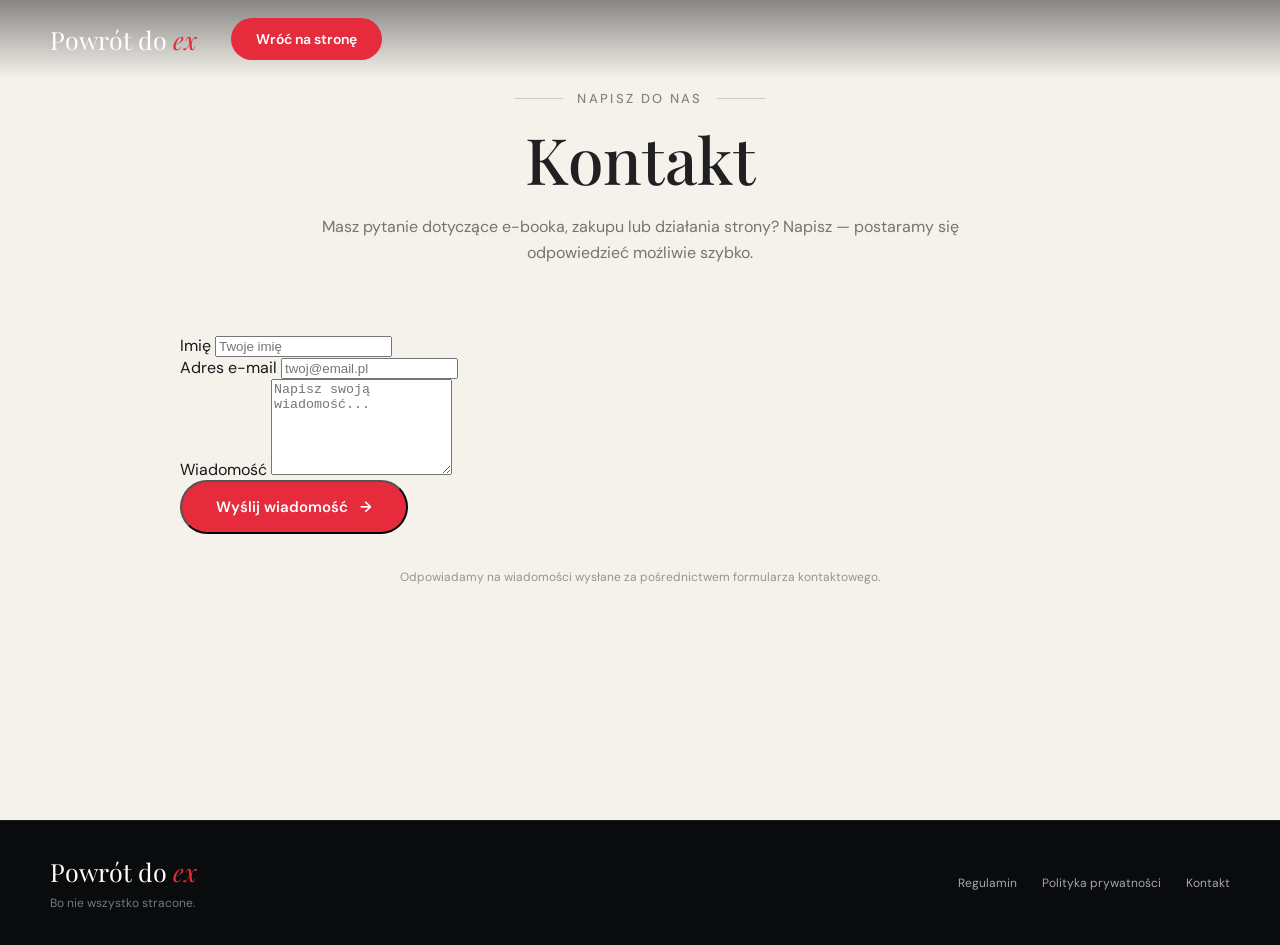
==== kontakt.html @ 1dcbc458 "Add contact and privacy policy pages with corresponding HTML structure and styles" ====
<!doctype html>
<html lang="pl">
  <head>
    <meta charset="UTF-8" />
    <meta name="viewport" content="width=device-width, initial-scale=1.0" />

    <meta
      name="description"
      content="Kontakt — Powrót do ex."
    />

    <title>Kontakt — Powrót do ex</title>

    <link rel="preconnect" href="https://fonts.googleapis.com" />
    <link rel="preconnect" href="https://fonts.gstatic.com" crossorigin />

    <link
      href="https://fonts.googleapis.com/css2?family=DM+Sans:wght@400;500;600;700&family=Playfair+Display:wght@500;600&display=swap"
      rel="stylesheet"
    />

    <link rel="stylesheet" href="css/style.css" />
    <link rel="stylesheet" href="css/legal.css" />
  </head>

  <body>

    <header class="site-header">
      <div class="container nav">

        <a class="logo" href="index.html">
          Powrót do <span>ex</span>
        </a>

        <a class="button button-small" href="index.html">
          Wróć na stronę
        </a>

      </div>
    </header>


    <main class="legal-page">

      <div class="container legal-container">

        <p class="eyebrow dark">NAPISZ DO NAS</p>

        <h1>Kontakt</h1>

        <p class="legal-intro">
          Masz pytanie dotyczące e-booka, zakupu lub działania strony?
          Napisz — postaramy się odpowiedzieć możliwie szybko.
        </p>


        <section class="contact-section">

          <form class="contact-form">

            <div class="form-group">
              <label for="name">Imię</label>
              <input
                type="text"
                id="name"
                name="name"
                placeholder="Twoje imię"
                required
              />
            </div>


            <div class="form-group">
              <label for="email">Adres e-mail</label>
              <input
                type="email"
                id="email"
                name="email"
                placeholder="twoj@email.pl"
                required
              />
            </div>


            <div class="form-group">
              <label for="message">Wiadomość</label>
              <textarea
                id="message"
                name="message"
                rows="6"
                placeholder="Napisz swoją wiadomość..."
                required
              ></textarea>
            </div>


            <button type="submit" class="button">
              Wyślij wiadomość
              <span aria-hidden="true">→</span>
            </button>

          </form>

        </section>


        <p class="legal-date">
          Odpowiadamy na wiadomości wysłane za pośrednictwem formularza
          kontaktowego.
        </p>

      </div>

    </main>


    <footer class="site-footer">

      <div class="container footer-inner">

        <div>
          <a class="logo" href="index.html">
            Powrót do <span>ex</span>
          </a>

          <p>Bo nie wszystko stracone.</p>
        </div>

        <div class="footer-links">
          <a href="regulamin.html">Regulamin</a>
          <a href="polityka-prywatnosci.html">
            Polityka prywatności
          </a>
          <a href="kontakt.html">Kontakt</a>
        </div>

      </div>

    </footer>

  </body>
</html>
---- css/style.css ----
:root {
  --black: #0b0d0f;
  --black-soft: #151719;
  --cream: #f5f2ec;
  --cream-dark: #e8e3db;
  --white: #ffffff;
  --red: #e62b3c;
  --red-dark: #b91f2d;
  --text: #18191b;
  --muted: #707276;
  --border: rgba(20, 20, 20, .13);
  --container: 1180px;
  --serif: "Playfair Display", Georgia, serif;
  --sans: "DM Sans", Arial, sans-serif;
}

* {
  box-sizing: border-box;
}

html {
  scroll-behavior: smooth;
}

body {
  margin: 0;
  font-family: var(--sans);
  color: var(--white);
  background: var(--black);
}

img {
  display: block;
  max-width: 100%;
}

a {
  color: inherit;
  text-decoration: none;
}

button {
  font: inherit;
}

.container {
  width: min(calc(100% - 48px), var(--container));
  margin-inline: auto;
}


/* =========================================
   HEADER
   ========================================= */

.site-header {
  position: absolute;
  inset: 0 0 auto;
  z-index: 20;
  background: linear-gradient(
    to bottom,
    rgba(0, 0, 0, .45),
    transparent
  );
}

.nav {
  min-height: 78px;
  display: flex;
  align-items: center;
  gap: 34px;
}

.logo {
  font-family: var(--serif);
  font-size: 25px;
  white-space: nowrap;
}

.logo span,
h1 span {
  color: var(--red);
  font-style: italic;
}

.desktop-nav {
  display: flex;
  gap: 34px;
  margin-left: auto;
  font-size: 14px;
}

.desktop-nav a {
  opacity: .9;
  transition: opacity .2s;
}

.desktop-nav a:hover {
  opacity: 1;
}


/* =========================================
   BUTTONS
   ========================================= */

.button {
  display: inline-flex;
  align-items: center;
  justify-content: center;
  gap: 12px;
  min-height: 54px;
  padding: 0 34px;
  border-radius: 999px;
  background: var(--red);
  color: #fff;
  font-weight: 600;
  font-size: 15px;
  transition:
    transform .2s,
    background .2s;
}

.button:hover {
  transform: translateY(-2px);
  background: var(--red-dark);
}

.button-small {
  min-height: 42px;
  padding: 0 25px;
  font-size: 14px;
}

.menu-toggle,
.mobile-nav {
  display: none;
}


/* =========================================
   HERO
   ========================================= */

.hero {
  position: relative;
  min-height: 720px;
  overflow: hidden;

  background:
    radial-gradient(
      circle at 72% 45%,
      rgba(255, 255, 255, .09) 0%,
      rgba(255, 255, 255, .035) 22%,
      transparent 50%
    ),
    radial-gradient(
      circle at 20% 80%,
      rgba(255, 255, 255, .035) 0%,
      transparent 35%
    ),
    #0b0d0f;
}


/* Główna zawartość Hero */

.hero-grid {
  position: relative;
  z-index: 2;

  min-height: 720px;

  display: grid;
  grid-template-columns: 1fr 1fr;
  align-items: center;

  gap: 30px;
  padding-top: 70px;
}

.hero-copy {
  max-width: 570px;
}

.eyebrow {
  margin: 0 0 16px;

  font-size: 13px;
  letter-spacing: .18em;
  font-weight: 500;

  color: rgba(255, 255, 255, .82);
}

.eyebrow.dark {
  color: #73716d;
}

h1,
h2 {
  font-family: var(--serif);
  font-weight: 500;
  line-height: 1.04;
  margin: 0;
}

h1 {
  font-size: clamp(52px, 5.5vw, 76px);
  max-width: 650px;
}

.hero-description {
  max-width: 500px;
  margin: 25px 0 30px;

  color: rgba(255, 255, 255, .86);

  font-size: 17px;
  line-height: 1.65;
}


/* Informacje pod przyciskiem */

.trust-row {
  display: flex;
  flex-wrap: wrap;
  gap: 28px;

  margin-top: 27px;

  color: rgba(255, 255, 255, .8);
  font-size: 13px;
}

.trust-row > div {
  display: flex;
  align-items: center;
  gap: 9px;
}

.trust-icon {
  font-size: 22px;
  line-height: 1;
}


/* =========================================
   EBOOK
   ========================================= */

.book-stage {
  position: relative;

  min-height: 570px;

  display: grid;
  place-items: center;

  perspective: 1000px;
}


/* Delikatna poświata za książką */

.book-glow {
  position: absolute;

  width: 390px;
  height: 520px;

  background: rgba(255, 255, 255, .08);

  filter: blur(90px);

  border-radius: 50%;

  opacity: .8;
}


/* Sama książka */

.book {
  position: relative;

  width: min(390px, 72%);

  transform:
    rotateY(-9deg)
    rotateZ(-1deg);

  filter:
    drop-shadow(
      28px 30px 22px rgba(0, 0, 0, .55)
    );

  transition: transform .35s ease;
}

.book:hover {
  transform:
    rotateY(-3deg)
    rotateZ(0deg)
    translateY(-5px);
}

.book img {
  width: 100%;

  aspect-ratio: 0.707 / 1;

  object-fit: cover;

  border-radius: 2px 4px 4px 2px;
}


/* Delikatny grzbiet książki */

.book::after {
  content: "";

  position: absolute;

  top: 1%;
  bottom: 1%;
  right: -14px;

  width: 15px;

  background:
    linear-gradient(
      to right,
      #5d5b57,
      #d5d0c7 45%,
      #6a6760
    );

  border-radius: 0 4px 4px 0;

  transform: skewY(-1deg);
}

.book-spine {
  position: absolute;

  inset: 0 auto 0 0;

  width: 7px;

  background: rgba(0, 0, 0, .35);
}


/* =========================================
   LIGHT SECTION
   ========================================= */

.section-light {
  background: var(--cream);
  color: var(--text);
}


/* =========================================
   BENEFITS
   ========================================= */

.benefits {
  padding: 92px 0 100px;
}

.section-heading {
  margin-bottom: 48px;
}

.section-heading h2 {
  font-size: clamp(38px, 4.2vw, 58px);
}

.benefit-grid {
  display: grid;
  grid-template-columns: repeat(4, 1fr);
}

.benefit {
  padding: 0 34px;
  border-right: 1px solid var(--border);
}

.benefit:first-child {
  padding-left: 0;
}

.benefit:last-child {
  border-right: 0;
  padding-right: 0;
}

.icon-circle {
  width: 48px;
  height: 48px;

  display: grid;
  place-items: center;

  border-radius: 50%;
  background: #ebe7df;

  font-size: 21px;

  margin-bottom: 25px;
}

.benefit h3 {
  font-family: var(--serif);
  font-size: 22px;
  font-weight: 500;

  margin: 0 0 10px;
}

.benefit p {
  margin: 0;

  color: #626366;

  line-height: 1.65;
  font-size: 14px;
}


/* =========================================
   AUDIENCE
   ========================================= */

.audience {
  position: relative;

  min-height: 420px;

  display: grid;
  align-items: center;

  overflow: hidden;

  background:
    radial-gradient(
      circle at 78% 50%,
      rgba(255, 255, 255, .07) 0%,
      rgba(255, 255, 255, .025) 24%,
      transparent 48%
    ),
    radial-gradient(
      circle at 15% 80%,
      rgba(255, 255, 255, .03) 0%,
      transparent 35%
    ),
    #101214;
}


/* Subtelne światło po prawej */

.audience::after {
  content: "";

  position: absolute;
  inset: 0;

  background:
    linear-gradient(
      90deg,
      transparent 40%,
      rgba(220, 60, 40, .08)
    );

  pointer-events: none;
}

.audience-grid {
  position: relative;
  z-index: 2;

  display: grid;

  grid-template-columns: 1.2fr .8fr;

  align-items: center;

  gap: 80px;
}

.audience h2 {
  font-size: clamp(42px, 4.6vw, 62px);
  margin-bottom: 24px;
}

.check-list {
  list-style: none;

  padding: 0;
  margin: 0;

  display: grid;
  gap: 10px;

  font-size: 15px;

  color: rgba(255, 255, 255, .88);
}

.check-list li {
  position: relative;
  padding-left: 28px;
}

.check-list li::before {
  content: "";

  position: absolute;

  left: 0;
  top: .65em;

  width: 17px;
  height: 1px;

  background: var(--red);
}

blockquote {
  max-width: 360px;

  justify-self: end;

  font-family: var(--serif);
  font-style: italic;

  font-size: 28px;
  line-height: 1.3;

  color: rgba(255, 255, 255, .92);

  margin: 0;
}


/* =========================================
   REVIEWS
   ========================================= */

.reviews {
  padding: 84px 0 90px;
}

.review-grid {
  display: grid;
  grid-template-columns: repeat(3, 1fr);
  gap: 0;
}

.review {
  position: relative;

  padding: 0 42px;

  border-right: 1px solid var(--border);
}

.review:first-child {
  padding-left: 0;
}

.review:last-child {
  border-right: 0;
  padding-right: 0;
}

.quote {
  font-family: var(--serif);

  font-size: 54px;
  line-height: .7;

  color: #b9b5ae;
}

.review p {
  color: #55565a;

  line-height: 1.65;
  font-size: 14px;

  margin: 13px 0 18px;
}

.review strong {
  font-size: 13px;
  font-weight: 600;
}


/* =========================================
   FINAL CTA
   ========================================= */

.final-cta {
  position: relative;

  min-height: 430px;

  display: grid;
  align-items: center;

  overflow: hidden;

  background:
    radial-gradient(
      circle at 72% 45%,
      rgba(255, 255, 255, .08) 0%,
      rgba(255, 255, 255, .03) 24%,
      transparent 48%
    ),
    radial-gradient(
      circle at 18% 75%,
      rgba(255, 255, 255, .03) 0%,
      transparent 35%
    ),
    #0b0d0f;
}

.final-content {
  position: relative;
  z-index: 2;

  max-width: 700px;

  padding: 75px 0;
}

.final-content h2 {
  font-size: clamp(42px, 5vw, 65px);
  margin-bottom: 18px;
}

.final-content > p:not(.eyebrow) {
  color: rgba(255, 255, 255, .8);

  margin: 0 0 25px;
}


/* =========================================
   FAQ
   ========================================= */

.faq {
  padding: 80px 0;
}

.faq-container {
  max-width: 900px;
}

.faq-list {
  border-top: 1px solid var(--border);
}

details {
  border-bottom: 1px solid var(--border);
}

summary {
  cursor: pointer;
  list-style: none;

  padding: 23px 0;

  font-weight: 600;
  font-size: 16px;
}

summary::-webkit-details-marker {
  display: none;
}

summary::after {
  content: "+";

  float: right;

  font-size: 22px;
  font-weight: 400;
}

details[open] summary::after {
  content: "−";
}

details p {
  margin: -5px 0 23px;

  max-width: 760px;

  color: var(--muted);

  line-height: 1.6;
}


/* =========================================
   FOOTER
   ========================================= */

.site-footer {
  background: #090b0d;

  border-top: 1px solid rgba(255, 255, 255, .08);

  padding: 34px 0;
}

.footer-inner {
  display: flex;

  justify-content: space-between;
  align-items: center;

  gap: 30px;
}

.footer-inner p {
  margin: 7px 0 0;

  color: #77797d;

  font-size: 12px;
}

.footer-links {
  display: flex;

  gap: 25px;

  color: #a6a7a9;

  font-size: 12px;
}

.footer-links a:hover {
  color: #fff;
}


/* =========================================
   TABLET / MOBILE
   ========================================= */

@media (max-width: 900px) {

  .desktop-nav,
  .site-header > .nav > .button-small {
    display: none;
  }

  .menu-toggle {
    margin-left: auto;

    display: grid;
    gap: 5px;

    border: 0;
    background: transparent;

    padding: 8px;

    cursor: pointer;
  }

  .menu-toggle span {
    display: block;

    width: 24px;
    height: 2px;

    background: #fff;
  }

  .mobile-nav {
    display: none;

    padding: 10px 24px 25px;

    background: rgba(10, 11, 13, .97);
  }

  .mobile-nav.is-open {
    display: grid;
    gap: 17px;
  }

  .mobile-nav a {
    font-size: 14px;
  }

  .mobile-nav .button {
    width: fit-content;
    margin-top: 5px;
  }


  /* Hero */

  .hero {
    min-height: 900px;
  }

  .hero-grid {
    grid-template-columns: 1fr;

    padding-top: 130px;

    align-content: center;
  }

  .hero-copy {
    max-width: 680px;
  }

  .book-stage {
    min-height: 390px;

    margin-top: -20px;
  }

  .book {
    width: 270px;
  }


  /* Benefits */

  .benefit-grid {
    grid-template-columns: repeat(2, 1fr);

    gap: 40px 0;
  }

  .benefit:nth-child(2) {
    border-right: 0;
  }

  .benefit:nth-child(3) {
    padding-left: 0;
  }


  /* Audience */

  .audience-grid {
    grid-template-columns: 1fr;

    gap: 30px;
  }

  blockquote {
    justify-self: start;
  }


  /* Reviews */

  .review-grid {
    grid-template-columns: 1fr;

    gap: 38px;
  }

  .review {
    padding: 0 0 38px;

    border-right: 0;
    border-bottom: 1px solid var(--border);
  }

  .review:last-child {
    border-bottom: 0;
    padding-bottom: 0;
  }


  /* Footer */

  .footer-inner {
    align-items: flex-start;

    flex-direction: column;
  }
}


/* =========================================
   SMALL MOBILE
   ========================================= */

@media (max-width: 560px) {

  .container {
    width: min(
      calc(100% - 34px),
      var(--container)
    );
  }

  .nav {
    min-height: 68px;
  }

  .logo {
    font-size: 22px;
  }


  /* Hero */

  .hero {
    min-height: 800px;
  }

  .hero-grid {
    min-height: 800px;

    padding-top: 95px;
  }

  h1 {
    font-size: clamp(44px, 13vw, 60px);
  }

  .hero-description {
    font-size: 15px;
    line-height: 1.55;
  }

  .button {
    width: 100%;
  }

  .trust-row {
    gap: 15px;
  }


  /* Ebook */

  .book-stage {
    min-height: 300px;
  }

  .book {
    width: 215px;
  }


  /* Sections */

  .benefits,
  .reviews,
  .faq {
    padding: 65px 0;
  }

  .section-heading {
    margin-bottom: 35px;
  }

  .benefit-grid {
    grid-template-columns: 1fr;

    gap: 30px;
  }

  .benefit,
  .benefit:nth-child(3) {
    padding: 0 0 30px;

    border-right: 0;
    border-bottom: 1px solid var(--border);
  }

  .benefit:last-child {
    border-bottom: 0;
    padding-bottom: 0;
  }


  /* Audience */

  .audience {
    min-height: 560px;
  }

  .audience-grid {
    padding: 70px 0;
  }


  /* CTA */

  .final-content {
    padding: 65px 0;
  }

  .final-content h2 {
    font-size: 43px;
  }


  /* Footer */

  .footer-links {
    flex-wrap: wrap;

    gap: 14px 20px;
  }
}
---- css/legal.css ----
/* =========================================
   LEGAL PAGE
   ========================================= */

.legal-page {
  background: var(--cream);
  color: var(--text);
  min-height: calc(100vh - 80px);
  padding: 90px 20px 100px;
}


/* =========================================
   CONTAINER
   ========================================= */

.legal-container {
  width: 100%;
  max-width: 920px;
  margin: 0 auto;
}


/* =========================================
   EYEBROW
   ========================================= */

.legal-container > .eyebrow {
  display: flex;
  align-items: center;
  justify-content: center;
  gap: 14px;
  width: 100%;
  margin: 0 0 18px;
  color: #8b8279;
  text-align: center;
}

.legal-container > .eyebrow::before,
.legal-container > .eyebrow::after {
  content: "";
  width: 48px;
  height: 1px;
  background: #cfc8bd;
}


/* =========================================
   MAIN TITLE
   ========================================= */

.legal-container > h1 {
  width: 100%;
  margin: 0 auto;
  text-align: center;
  font-family: var(--serif);
  font-size: clamp(44px, 5vw, 64px);
  font-weight: 500;
  line-height: 1.05;
  color: #202023;
}


/* =========================================
   INTRO
   ========================================= */

.legal-intro {
  max-width: 650px;
  margin: 22px auto 70px;
  text-align: center;
  color: #77736e;
  font-family: var(--sans);
  font-size: 16px;
  line-height: 1.6;
}


/* =========================================
   SECTIONS
   ========================================= */

.legal-section {
  padding: 34px 0;
  border-top: 1px solid #ddd7ce;
}

.legal-section:last-of-type {
  border-bottom: 1px solid #ddd7ce;
}


/* =========================================
   SECTION HEADINGS
   ========================================= */

.legal-section h2 {
  margin: 0 0 18px;
  font-family: var(--serif);
  font-size: 27px;
  font-weight: 500;
  line-height: 1.2;
  color: #202023;
}


/* =========================================
   TEXT
   ========================================= */

.legal-section p {
  margin: 0 0 14px;
  color: #66625e;
  font-family: var(--sans);
  font-size: 15px;
  line-height: 1.7;
}

.legal-section p:last-child {
  margin-bottom: 0;
}


/* =========================================
   DATE
   ========================================= */

.legal-date {
  margin: 35px 0 0;
  text-align: center;
  color: #99928a;
  font-family: var(--sans);
  font-size: 12px;
}


/* =========================================
   MOBILE
   ========================================= */

@media (max-width: 560px) {

  .legal-page {
    padding: 65px 20px 75px;
  }


  /* EYEBROW */

  .legal-container > .eyebrow {
    gap: 10px;
    font-size: 10px;
  }

  .legal-container > .eyebrow::before,
  .legal-container > .eyebrow::after {
    width: 28px;
  }


  /* MAIN TITLE */

  .legal-container > h1 {
    width: 100%;
    margin: 0 auto;
    text-align: center;
    font-size: 43px;
  }


  /* INTRO */

  .legal-intro {
    max-width: 340px;
    margin: 18px auto 48px;
    text-align: center;
    font-size: 14px;
  }


  /* SECTIONS */

  .legal-section {
    padding: 28px 0;
  }


  /* SECTION HEADINGS */

  .legal-section h2 {
    font-size: 24px;
    margin-bottom: 15px;
  }


  /* TEXT */

  .legal-section p {
    font-size: 14px;
    line-height: 1.65;
  }

}
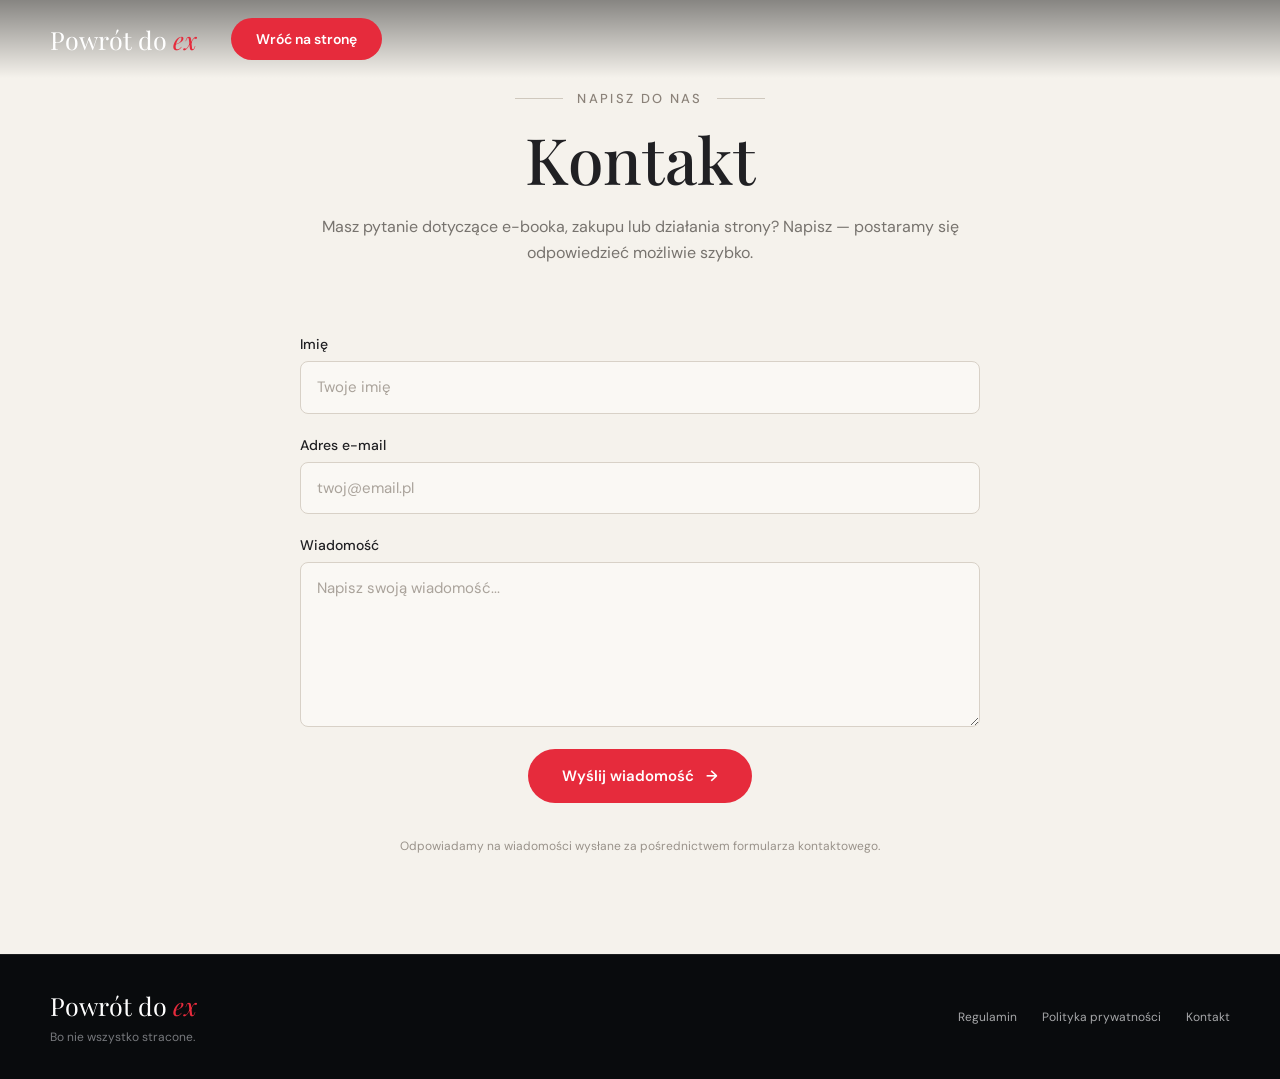
==== commit fb23e06c: "Add contact form validation, anti-spam measures, and success/error messaging" ====
--- a/kontakt.html
+++ b/kontakt.html
@@ -11,28 +11,45 @@
 
     <title>Kontakt — Powrót do ex</title>
 
+    <!-- GOOGLE FONTS -->
     <link rel="preconnect" href="https://fonts.googleapis.com" />
-    <link rel="preconnect" href="https://fonts.gstatic.com" crossorigin />
+    <link
+      rel="preconnect"
+      href="https://fonts.gstatic.com"
+      crossorigin
+    />
 
     <link
       href="https://fonts.googleapis.com/css2?family=DM+Sans:wght@400;500;600;700&family=Playfair+Display:wght@500;600&display=swap"
       rel="stylesheet"
     />
 
+    <!-- CSS -->
     <link rel="stylesheet" href="css/style.css" />
     <link rel="stylesheet" href="css/legal.css" />
   </head>
 
   <body>
 
+    <!-- =========================================
+         HEADER
+         ========================================= -->
+
     <header class="site-header">
       <div class="container nav">
 
-        <a class="logo" href="index.html">
+        <a
+          class="logo"
+          href="index.html"
+          aria-label="Powrót do ex — strona główna"
+        >
           Powrót do <span>ex</span>
         </a>
 
-        <a class="button button-small" href="index.html">
+        <a
+          class="button button-small"
+          href="index.html"
+        >
           Wróć na stronę
         </a>
 
@@ -40,13 +57,29 @@
     </header>
 
 
+    <!-- =========================================
+         MAIN
+         ========================================= -->
+
     <main class="legal-page">
 
       <div class="container legal-container">
 
-        <p class="eyebrow dark">NAPISZ DO NAS</p>
-
-        <h1>Kontakt</h1>
+        <!-- EYEBROW -->
+
+        <p class="eyebrow dark">
+          NAPISZ DO NAS
+        </p>
+
+
+        <!-- TITLE -->
+
+        <h1>
+          Kontakt
+        </h1>
+
+
+        <!-- INTRO -->
 
         <p class="legal-intro">
           Masz pytanie dotyczące e-booka, zakupu lub działania strony?
@@ -54,47 +87,146 @@
         </p>
 
 
+        <!-- =========================================
+             KOMUNIKAT PO WYSŁANIU
+             ========================================= -->
+
+        <div
+          id="form-message"
+          class="form-message"
+          role="status"
+          aria-live="polite"
+          hidden
+        ></div>
+
+
+        <!-- =========================================
+             FORMULARZ
+             ========================================= -->
+
         <section class="contact-section">
 
-          <form class="contact-form">
+          <form
+            class="contact-form"
+            action="send.php"
+            method="POST"
+            novalidate
+          >
+
+            <!-- =====================================
+                 TIMESTAMP ANTYBOTOWY
+                 ===================================== -->
+
+            <input
+              type="hidden"
+              name="form_time"
+              id="form-time"
+            />
+
+
+            <!-- =====================================
+                 HONEYPOT ANTYSPAM
+                 ===================================== -->
+
+            <div
+              class="honeypot"
+              aria-hidden="true"
+            >
+
+              <label for="website">
+                Nie wypełniaj tego pola
+              </label>
+
+              <input
+                type="text"
+                id="website"
+                name="website"
+                tabindex="-1"
+                autocomplete="off"
+              />
+
+            </div>
+
+
+            <!-- =====================================
+                 IMIĘ
+                 ===================================== -->
 
             <div class="form-group">
-              <label for="name">Imię</label>
+
+              <label for="name">
+                Imię
+              </label>
+
               <input
                 type="text"
                 id="name"
                 name="name"
                 placeholder="Twoje imię"
+                autocomplete="name"
+                minlength="2"
+                maxlength="40"
+                pattern="[\p{L}]+(?:[ '\-][\p{L}]+)*"
                 required
               />
+
             </div>
 
 
+            <!-- =====================================
+                 E-MAIL
+                 ===================================== -->
+
             <div class="form-group">
-              <label for="email">Adres e-mail</label>
+
+              <label for="email">
+                Adres e-mail
+              </label>
+
               <input
                 type="email"
                 id="email"
                 name="email"
                 placeholder="twoj@email.pl"
+                autocomplete="email"
+                maxlength="254"
                 required
               />
+
             </div>
 
 
+            <!-- =====================================
+                 WIADOMOŚĆ
+                 ===================================== -->
+
             <div class="form-group">
-              <label for="message">Wiadomość</label>
+
+              <label for="message">
+                Wiadomość
+              </label>
+
               <textarea
                 id="message"
                 name="message"
                 rows="6"
+                minlength="10"
+                maxlength="3000"
                 placeholder="Napisz swoją wiadomość..."
                 required
               ></textarea>
+
             </div>
 
 
-            <button type="submit" class="button">
+            <!-- =====================================
+                 PRZYCISK
+                 ===================================== -->
+
+            <button
+              type="submit"
+              class="button"
+            >
               Wyślij wiadomość
               <span aria-hidden="true">→</span>
             </button>
@@ -104,9 +236,13 @@
         </section>
 
 
+        <!-- =========================================
+             INFO
+             ========================================= -->
+
         <p class="legal-date">
-          Odpowiadamy na wiadomości wysłane za pośrednictwem formularza
-          kontaktowego.
+          Odpowiadamy na wiadomości wysłane za pośrednictwem
+          formularza kontaktowego.
         </p>
 
       </div>
@@ -114,29 +250,56 @@
     </main>
 
 
+    <!-- =========================================
+         FOOTER
+         ========================================= -->
+
     <footer class="site-footer">
 
       <div class="container footer-inner">
 
         <div>
-          <a class="logo" href="index.html">
+
+          <a
+            class="logo"
+            href="index.html"
+          >
             Powrót do <span>ex</span>
           </a>
 
-          <p>Bo nie wszystko stracone.</p>
+          <p>
+            Bo nie wszystko stracone.
+          </p>
+
         </div>
 
+
         <div class="footer-links">
-          <a href="regulamin.html">Regulamin</a>
+
+          <a href="regulamin.html">
+            Regulamin
+          </a>
+
           <a href="polityka-prywatnosci.html">
             Polityka prywatności
           </a>
-          <a href="kontakt.html">Kontakt</a>
+
+          <a href="kontakt.html">
+            Kontakt
+          </a>
+
         </div>
 
       </div>
 
     </footer>
+
+
+    <!-- =========================================
+         JAVASCRIPT
+         ========================================= -->
+
+    <script src="js/contact.js"></script>
 
   </body>
 </html>
--- a/css/legal.css
+++ b/css/legal.css
@@ -135,6 +135,172 @@
 
 
 /* =========================================
+   CONTACT SECTION
+   ========================================= */
+
+.contact-section {
+  width: 100%;
+  max-width: 680px;
+  margin: 55px auto 0;
+}
+
+
+/* =========================================
+   CONTACT FORM
+   ========================================= */
+
+.contact-form {
+  width: 100%;
+  display: flex;
+  flex-direction: column;
+  gap: 22px;
+}
+
+
+/* =========================================
+   FORM GROUP
+   ========================================= */
+
+.form-group {
+  display: flex;
+  flex-direction: column;
+  gap: 8px;
+}
+
+.form-group label {
+  color: #202023;
+  font-family: var(--sans);
+  font-size: 14px;
+  font-weight: 500;
+}
+
+
+/* =========================================
+   INPUTS
+   ========================================= */
+
+.form-group input,
+.form-group textarea {
+  width: 100%;
+  box-sizing: border-box;
+  padding: 14px 16px;
+  border: 1px solid #d8d1c7;
+  border-radius: 8px;
+  background: #faf8f4;
+  color: #202023;
+  font-family: var(--sans);
+  font-size: 15px;
+  line-height: 1.5;
+  outline: none;
+
+  transition:
+    border-color 0.2s ease,
+    box-shadow 0.2s ease,
+    background 0.2s ease;
+}
+
+
+/* =========================================
+   PLACEHOLDER
+   ========================================= */
+
+.form-group input::placeholder,
+.form-group textarea::placeholder {
+  color: #aaa39b;
+}
+
+
+/* =========================================
+   FOCUS
+   ========================================= */
+
+.form-group input:focus,
+.form-group textarea:focus {
+  border-color: #a16f61;
+  background: #ffffff;
+  box-shadow: 0 0 0 3px rgba(161, 111, 97, 0.08);
+}
+
+
+/* =========================================
+   TEXTAREA
+   ========================================= */
+
+.form-group textarea {
+  min-height: 160px;
+  resize: vertical;
+}
+
+
+/* =========================================
+   CONTACT BUTTON
+   ========================================= */
+
+.contact-form .button {
+  align-self: center;
+  min-width: 220px;
+  border: 0;
+  cursor: pointer;
+}
+
+
+/* =========================================
+   FORM MESSAGE
+   ========================================= */
+
+.form-message {
+  max-width: 680px;
+  margin: 0 auto 28px;
+  padding: 14px 18px;
+  border-radius: 8px;
+  font-family: var(--sans);
+  font-size: 14px;
+  line-height: 1.5;
+  text-align: center;
+}
+
+.form-message.success {
+  background: #eee9e1;
+  color: #5d514a;
+  border: 1px solid #d8d1c7;
+}
+
+.form-message.error {
+  background: #f5e8e8;
+  color: #8b3f46;
+  border: 1px solid #dfc2c2;
+}
+
+
+/* =========================================
+   HONEYPOT - ANTI SPAM
+   ========================================= */
+
+/*
+   Ukryte pole używane do wykrywania botów.
+   Normalny użytkownik go nie widzi.
+*/
+
+.honeypot {
+  position: absolute !important;
+  left: -9999px !important;
+  top: -9999px !important;
+  width: 1px !important;
+  height: 1px !important;
+  overflow: hidden !important;
+  opacity: 0 !important;
+  pointer-events: none !important;
+}
+
+.honeypot input {
+  position: absolute !important;
+  left: -9999px !important;
+  width: 1px !important;
+  height: 1px !important;
+}
+
+
+/* =========================================
    MOBILE
    ========================================= */
 
@@ -145,7 +311,9 @@
   }
 
 
-  /* EYEBROW */
+  /* =========================================
+     EYEBROW
+     ========================================= */
 
   .legal-container > .eyebrow {
     gap: 10px;
@@ -158,7 +326,9 @@
   }
 
 
-  /* MAIN TITLE */
+  /* =========================================
+     MAIN TITLE
+     ========================================= */
 
   .legal-container > h1 {
     width: 100%;
@@ -168,7 +338,9 @@
   }
 
 
-  /* INTRO */
+  /* =========================================
+     INTRO
+     ========================================= */
 
   .legal-intro {
     max-width: 340px;
@@ -178,14 +350,18 @@
   }
 
 
-  /* SECTIONS */
+  /* =========================================
+     SECTIONS
+     ========================================= */
 
   .legal-section {
     padding: 28px 0;
   }
 
 
-  /* SECTION HEADINGS */
+  /* =========================================
+     SECTION HEADINGS
+     ========================================= */
 
   .legal-section h2 {
     font-size: 24px;
@@ -193,11 +369,54 @@
   }
 
 
-  /* TEXT */
+  /* =========================================
+     TEXT
+     ========================================= */
 
   .legal-section p {
     font-size: 14px;
     line-height: 1.65;
   }
 
+
+  /* =========================================
+     CONTACT - MOBILE
+     ========================================= */
+
+  .contact-section {
+    width: 100%;
+    max-width: 100%;
+    margin: 40px auto 0;
+  }
+
+  .contact-form {
+    gap: 18px;
+  }
+
+  .form-group input,
+  .form-group textarea {
+    padding: 13px 14px;
+    font-size: 14px;
+  }
+
+  .form-group textarea {
+    min-height: 140px;
+  }
+
+  .contact-form .button {
+    width: 100%;
+    max-width: 360px;
+  }
+
+
+  /* =========================================
+     FORM MESSAGE - MOBILE
+     ========================================= */
+
+  .form-message {
+    max-width: 100%;
+    margin-bottom: 24px;
+    padding: 13px 15px;
+    font-size: 14px;
+  }
 }
